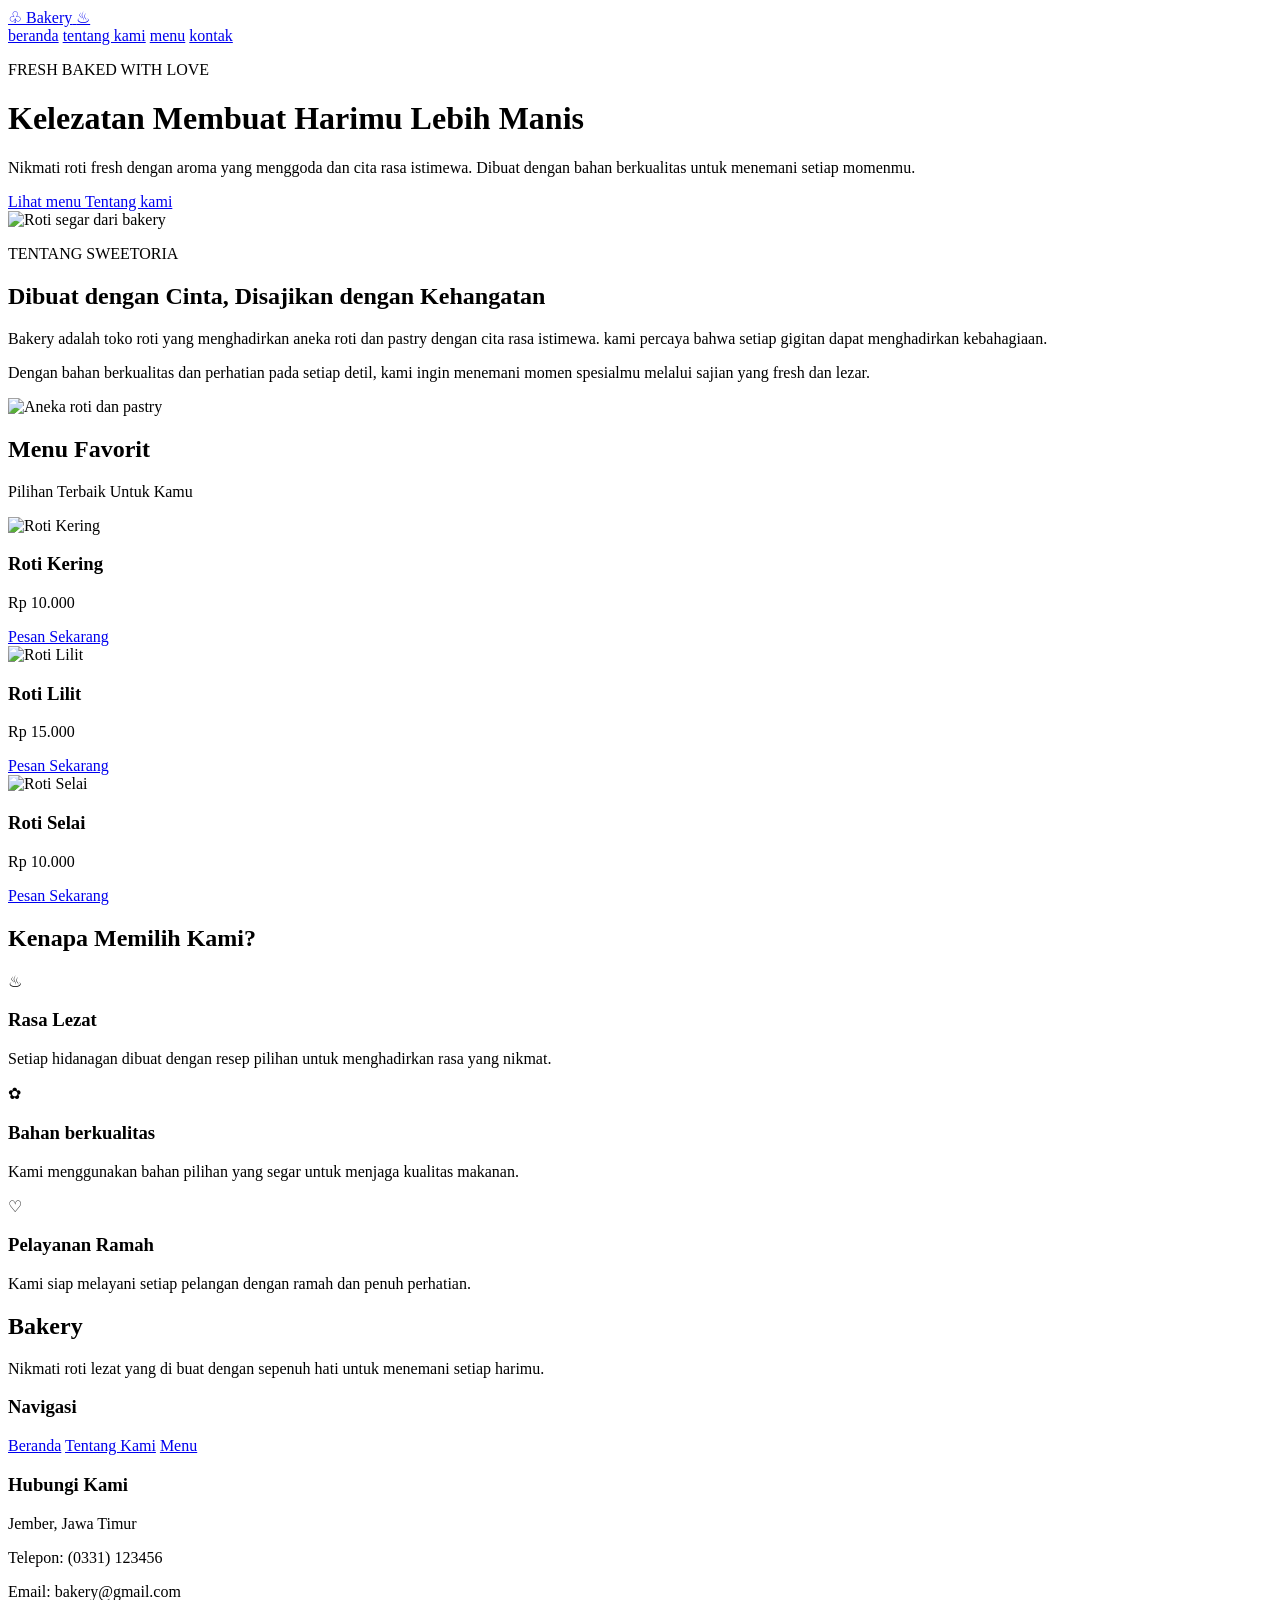
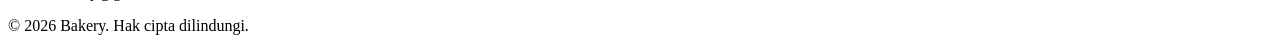
==== index.html @ 22a94f16 "Add files via upload Upload website Bakery" ====
<!DOCTYPE html>
<html lang="id">
<head>
    <meta charset="UTF-8">
    <meta name="viewport" content="width=device-width, initial-scale=1.0">

    <title>Bakery | Roti Fresh dengan Cinta</title>

    <!-- Menghubungkan HTML dengan CSS -->
<link rel="stylesheet" href="css/style.css">
</head>

<body>
    <!-- NAVBAR -->
     <header class="navbar">
        
<a href="#beranda" class="bakery-logo">
    <span class="bakery-doodle">♧</span>
    <span class="bakery-word">Bakery</span>
    <span class="bakery-bread">♨</span>
    <span class="bakery-underline"></span>
</a>

        <nav class="nav-menu">
            <a href="#beranda" class="active">beranda</a>
            <a href="#tentang">tentang kami</a>
            <a href="#menu">menu</a>
            <a href="#kontak">kontak</a>
        </nav>
     </header>

     <main>
        <!-- bagian utama -->
         <selection class="hero" id="beranda">
         <div class="hero-content">
         <p class="eyebrow">FRESH BAKED WITH LOVE</p>

         <h1>Kelezatan Membuat Harimu Lebih Manis</h1>

         <p class="hero-description">
            Nikmati roti fresh dengan aroma yang menggoda
             dan cita rasa istimewa. Dibuat dengan bahan 
             berkualitas untuk menemani setiap momenmu.</p>

         <div class="hero-button">
            <a href="#menu" class="button button-primary">
                Lihat menu
            </a>

            <a href="#tentang" class="button butoon-outline">
                Tentang kami
            </a>
            </div>
         </div>

         <div class="hero-image">
           <img
           src="https://images.unsplash.com/photo-1555507036-ab1f4038808a?auto=format&fit=crop&w=600&q=85"
          alt="Roti segar dari bakery"
>
         </div>
         </selection>

         <!--BAGIAN TENTANG KAMI -->
         <section class="about" id="tentang">
             <div class="about-content">
                 <p class="eyebrow">TENTANG SWEETORIA</p>
                 <h2>Dibuat dengan Cinta, Disajikan dengan Kehangatan</h2>
     <p>
        Bakery adalah toko roti yang menghadirkan aneka 
        roti dan pastry dengan cita rasa istimewa.
         kami percaya bahwa setiap gigitan dapat
        menghadirkan kebahagiaan.
     </p>
        <p>
            Dengan bahan berkualitas dan perhatian pada
            setiap detil, kami ingin menemani momen
            spesialmu melalui sajian yang fresh dan lezar.
        </p>
             </div>
             <div class="about-image">
                <img
                   src="https://images.unsplash.com/photo-1554118811-1e0d58224f24?auto=format&fit=crop&w=900&q=85"
                alt="Aneka roti dan pastry"
                >
                
             </div>
         </section>

         <!-- BAGIAN MENU -->
          <section class="menu-section" id="menu">
            <div class="section-heading">
                <h2>Menu Favorit</h2>
                <p>Pilihan Terbaik Untuk Kamu</p>

            </div>

            <div class="product-list">
                
                <article class="product-card">
                    <img
                    src="https://images.unsplash.com/photo-1555507036-ab1f4038808a?auto=format&fit=crop&w=600&q=85"
                    alt="Roti Kering"
                    >
                    <h3>Roti Kering</h3>
                    <p class="price">Rp 10.000</p>
                    <a href="menu.html" class="button button-primary">
                        Pesan Sekarang
                    </a>
                </article>

                <article class="product-card">
                    <img
                   src="https://images.unsplash.com/photo-1530610476181-d83430b64dcd?auto=format&fit=crop&w=600&q=85"
                    alt="Roti Lilit"
                    >
                    <h3>Roti Lilit</h3>
                    <p class="price">Rp 15.000</p>
                    <a href="menu.html" class="button button-primary">
                        Pesan Sekarang
                    </a>
                </article>

                <article class="product-card">
                    <img
                    src="https://images.unsplash.com/photo-1509440159596-0249088772ff?auto=format&fit=crop&w=600&q=85"
                    alt="Roti Selai"
                    >
                    <h3>Roti Selai</h3>
                    <p class="price">Rp 10.000</p>
                    <a href="menu.html" class="button button-primary">
                        Pesan Sekarang
                    </a>
                </article>
            </div>
          </section>

          <!-- BAGIAN KEUNGGULAN -->
           <section class="benefits">
            <div class="section-heading">
                <h2>Kenapa Memilih Kami?</h2>
            </div>

            <div class="benefit-list">
                <article class="benefit-card">
                   <div class="benefit-icon">♨</div>
                    <h3>Rasa Lezat</h3>
                    <p>
                        Setiap hidanagan dibuat dengan resep pilihan
                    untuk menghadirkan rasa yang nikmat.
                </p>
                </article>

                <article class="benefit-card">
                   <div class="benefit-icon">✿</div>
                    <h3>Bahan berkualitas</h3>
                    <p>
                       Kami menggunakan bahan pilihan yang segar
                       untuk menjaga kualitas makanan.
                    </p>
                </article>

                <article class="benefit-card">
                   <div class="benefit-icon">♡</div>
                    <h3>Pelayanan Ramah</h3>
                    <p>
                       Kami siap melayani setiap pelangan
                       dengan ramah dan penuh perhatian.
                    </p>
                </article>
            </div>
           </section>

     </main>

     <!-- FOOTER -->
      <footer class="footer" id="kontak">
        <div class="footer-column">
            <h2>Bakery</h2>
            <p>
                Nikmati roti lezat yang di buat dengan sepenuh hati
            untuk menemani setiap harimu.
        </p>
        </div>
        <div class="footer-column">
            <h3>Navigasi</h3>
            <a href="#beranda">Beranda</a>
            <a href="#tentang">Tentang Kami</a>
            <a href="#menu">Menu</a>
        </div>

        <div class="footer-column">
            <h3>Hubungi Kami</h3>
            <p>Jember, Jawa Timur</p>
            <p>Telepon: (0331) 123456</p>
            <p>Email: bakery@gmail.com</p>
        </div>
    <div class="footer-bottom">
        &copy; 2026 Bakery. Hak cipta dilindungi.
    </div>
</footer>
</body>
</html>
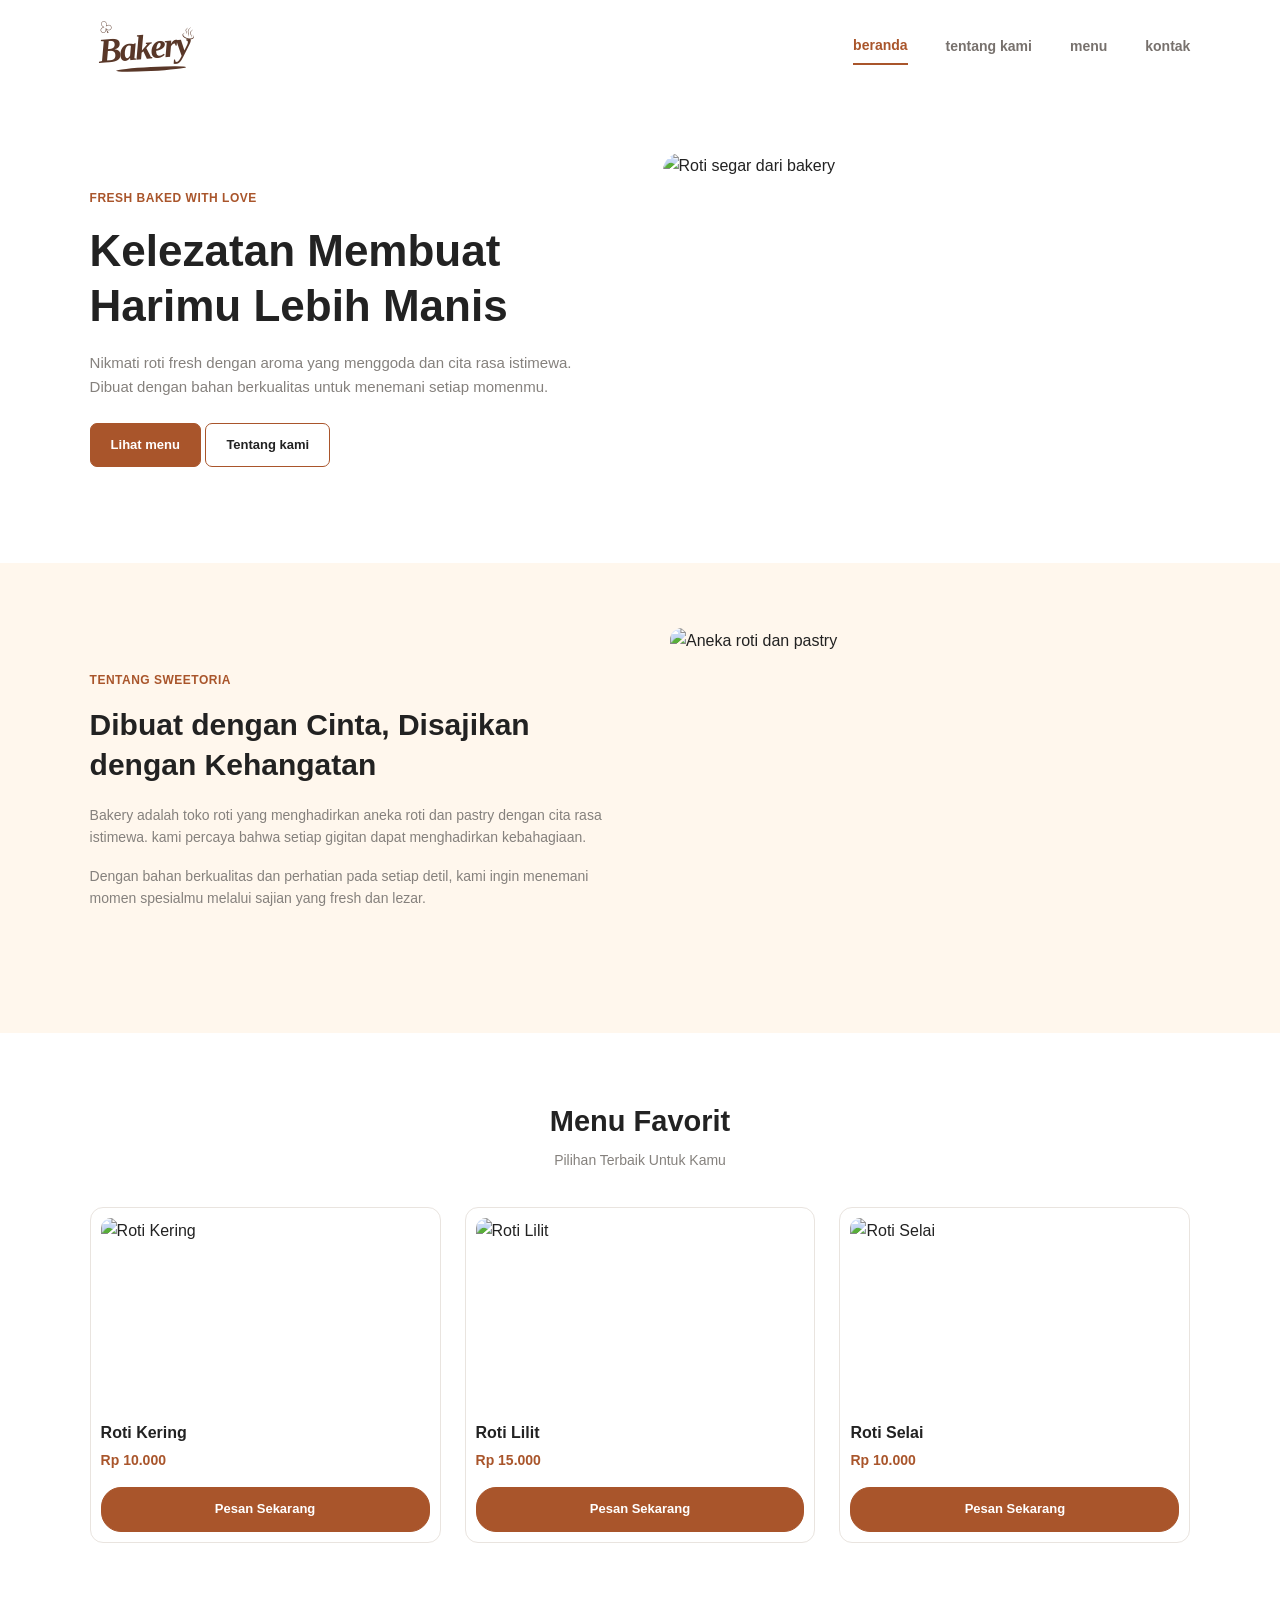
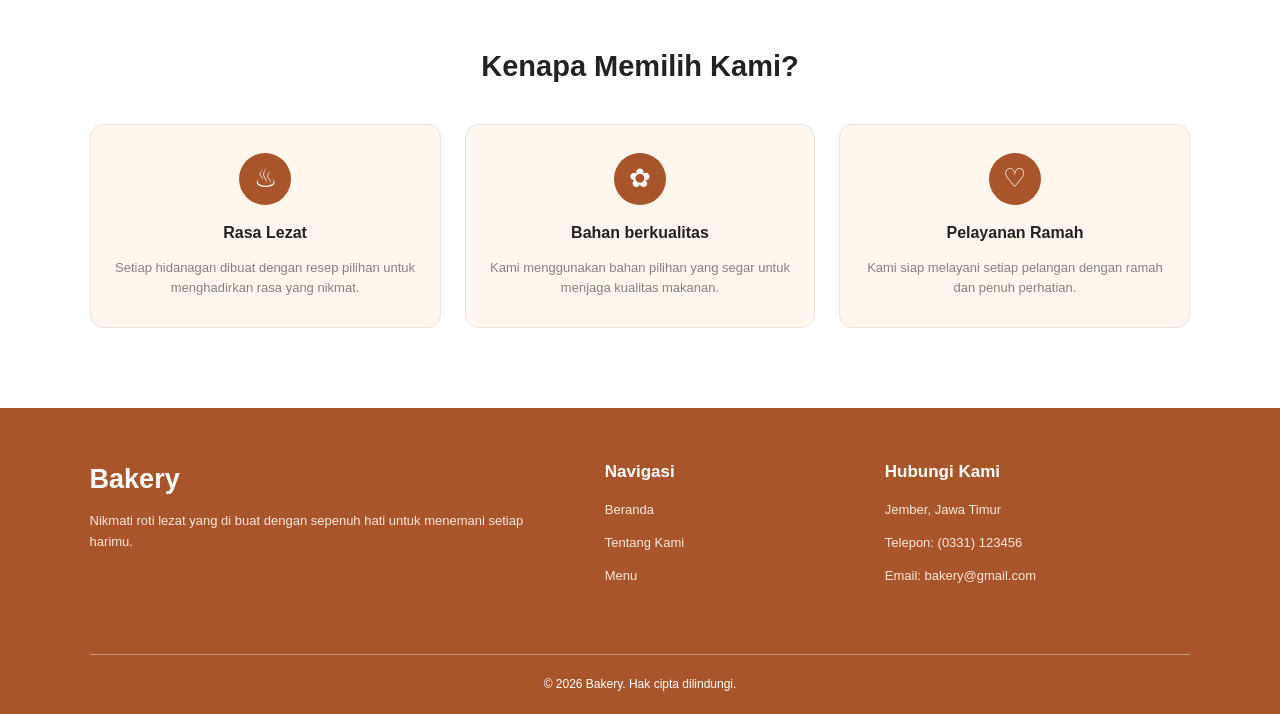
==== commit bc44e589: "Restore index.html with original content" ====
--- a/index.html
+++ b/index.html
@@ -7,7 +7,7 @@
     <title>Bakery | Roti Fresh dengan Cinta</title>
 
     <!-- Menghubungkan HTML dengan CSS -->
-<link rel="stylesheet" href="css/style.css">
+<link rel="stylesheet" href="style.css">
 </head>
 
 <body>
@@ -200,4 +200,4 @@
     </div>
 </footer>
 </body>
-</html>+</html>
--- a/style.css
+++ b/style.css
@@ -0,0 +1,510 @@
+
+/* ========================================
+   1. PENGATURAN DASAR
+======================================== */
+
+* {
+    margin: 0;
+    padding: 0;
+    box-sizing: border-box;
+}
+
+html {
+    scroll-behavior: smooth;
+    scroll-padding-top: 90px;
+}
+
+body {
+    font-family: Arial, Helvetica, sans-serif;
+    color: #222222;
+    background-color: #ffffff;
+    line-height: 1.6;
+}
+
+img {
+    display: block;
+    width: 100%;
+    object-fit: cover;
+}
+
+a {
+    text-decoration: none;
+    color: inherit;
+}
+
+:root {
+    --brown: #a9552b;
+    --brown-dark: #884321;
+    --cream: #fff7ed;
+    --text-muted: #85817d;
+    --border: #e9e4df;
+}
+
+
+/* ========================================
+   2. NAVBAR
+======================================== */
+
+.navbar {
+    min-height: 76px;
+    padding: 18px 7%;
+    display: flex;
+    align-items: center;
+    justify-content: space-between;
+    gap: 24px;
+    background-color: #ffffff;
+}
+
+.logo {
+    font-family: Georgia, serif;
+    font-size: 27px;
+    font-weight: bold;
+    font-style: italic;
+    color: #593a2c;
+}
+
+.logo span {
+    color: var(--brown);
+}
+
+.nav-menu {
+    display: flex;
+    align-items: center;
+    gap: 38px;
+}
+
+.nav-menu a {
+    color: #77716d;
+    font-size: 14px;
+    font-weight: 600;
+    padding: 6px 0;
+    transition: color 0.2s;
+}
+
+.nav-menu a:hover,
+.nav-menu a.active {
+    color: var(--brown);
+}
+
+.nav-menu a.active {
+    border-bottom: 2px solid var(--brown);
+}
+
+
+/* ========================================
+   3. HERO / BAGIAN UTAMA
+======================================== */
+
+.hero {
+    min-height: 470px;
+    padding: 45px 7%;
+    display: grid;
+    grid-template-columns: 1fr 1fr;
+    align-items: center;
+    gap: 45px;
+}
+
+.hero-content {
+    max-width: 520px;
+}
+
+.eyebrow {
+    margin-bottom: 15px;
+    color: var(--brown);
+    font-size: 12px;
+    font-weight: bold;
+    letter-spacing: 0.5px;
+}
+
+.hero h1 {
+    margin-bottom: 18px;
+    font-size: clamp(30px, 3.5vw, 44px);
+    line-height: 1.25;
+}
+
+.hero-description {
+    margin-bottom: 24px;
+    color: var(--text-muted);
+    font-size: 15px;
+}
+
+.hero-buttons {
+    display: flex;
+    flex-wrap: wrap;
+    gap: 12px;
+}
+
+.button {
+    display: inline-flex;
+    align-items: center;
+    justify-content: center;
+    padding: 11px 20px;
+    border: 1px solid var(--brown);
+    border-radius: 7px;
+    font-size: 13px;
+    font-weight: bold;
+    transition: 0.2s;
+}
+
+.button-primary {
+    background-color: var(--brown);
+    color: #ffffff;
+}
+
+.button-primary:hover {
+    background-color: var(--brown-dark);
+}
+
+.button-outline {
+    background-color: #ffffff;
+    color: var(--brown);
+}
+
+.button-outline:hover {
+    background-color: var(--cream);
+}
+
+.hero-image img {
+    height: 350px;
+    border-radius: 18px;
+}
+
+
+/* ========================================
+   4. TENTANG KAMI
+======================================== */
+
+.about {
+    padding: 65px 7%;
+    background-color: var(--cream);
+    display: grid;
+    grid-template-columns: 1fr 1fr;
+    align-items: center;
+    gap: 60px;
+}
+
+.about-content h2 {
+    margin-bottom: 18px;
+    font-size: 30px;
+    line-height: 1.35;
+}
+
+.about-content > p:not(.eyebrow) {
+    margin-bottom: 16px;
+    color: var(--text-muted);
+    font-size: 14px;
+}
+
+.about-image img {
+    height: 340px;
+    border-radius: 12px;
+}
+
+
+/* ========================================
+   5. MENU FAVORIT
+======================================== */
+
+.menu-section {
+    padding: 65px 7%;
+}
+
+.section-heading {
+    margin-bottom: 35px;
+    text-align: center;
+}
+
+.section-heading h2 {
+    margin-bottom: 5px;
+    font-size: 29px;
+}
+
+.section-heading p {
+    color: var(--text-muted);
+    font-size: 14px;
+}
+
+.product-list {
+    display: grid;
+    grid-template-columns: repeat(3, minmax(0, 1fr));
+    gap: 24px;
+}
+
+.product-card {
+    padding: 10px;
+    border: 1px solid var(--border);
+    border-radius: 13px;
+    transition: transform 0.2s;
+}
+
+.product-card:hover {
+    transform: translateY(-4px);
+}
+
+.product-card img {
+    height: 190px;
+    margin-bottom: 12px;
+    border-radius: 10px;
+}
+
+.product-card h3 {
+    margin-bottom: 4px;
+    font-size: 16px;
+}
+
+.price {
+    margin-bottom: 15px;
+    color: var(--brown);
+    font-size: 14px;
+    font-weight: bold;
+}
+
+.product-card .button {
+    width: 100%;
+    border-radius: 20px;
+}
+
+
+/* ========================================
+   6. KEUNGGULAN BAKERY
+======================================== */
+
+.benefits {
+    padding: 35px 7% 80px;
+}
+
+.benefit-list {
+    display: grid;
+    grid-template-columns: repeat(3, minmax(0, 1fr));
+    gap: 24px;
+}
+
+.benefit-card {
+    padding: 28px 20px;
+    border: 1px solid var(--border);
+    border-radius: 13px;
+    background-color: var(--cream);
+    text-align: center;
+}
+
+.benefit-icon {
+    width: 52px;
+    height: 52px;
+    margin: 0 auto 15px;
+    display: grid;
+    place-items: center;
+    border-radius: 50%;
+    background-color: var(--brown);
+    color: #ffffff;
+    font-size: 26px;
+}
+
+.benefit-card h3 {
+    margin-bottom: 12px;
+    font-size: 16px;
+}
+
+.benefit-card p {
+    color: var(--text-muted);
+    font-size: 13px;
+}
+
+
+/* ========================================
+   7. FOOTER
+======================================== */
+
+.footer {
+    padding: 50px 7% 20px;
+    display: grid;
+    grid-template-columns: 2fr 1fr 1.3fr;
+    gap: 45px;
+    background-color: var(--brown);
+    color: #ffffff;
+}
+
+.footer-column h2 {
+    margin-bottom: 10px;
+    font-size: 27px;
+}
+
+.footer-column h3 {
+    margin-bottom: 15px;
+    font-size: 17px;
+}
+
+.footer-column p,
+.footer-column a {
+    display: block;
+    margin-bottom: 12px;
+    color: #f9e8dc;
+    font-size: 13px;
+}
+
+.footer-column a:hover {
+    text-decoration: underline;
+}
+
+.footer-bottom {
+    grid-column: 1 / -1;
+    margin-top: 10px;
+    padding-top: 20px;
+    border-top: 1px solid rgba(255, 255, 255, 0.4);
+    text-align: center;
+    font-size: 12px;
+}
+
+
+/* ========================================
+   8. RESPONSIVE UNTUK TABLET DAN HP
+======================================== */
+
+@media (max-width: 768px) {
+    .navbar {
+        padding: 16px 5%;
+        flex-wrap: wrap;
+    }
+
+    .nav-menu {
+        gap: 18px;
+        flex-wrap: wrap;
+    }
+
+    .nav-menu a {
+        font-size: 12px;
+    }
+
+    .hero {
+        padding: 35px 5%;
+        grid-template-columns: 1fr;
+        gap: 28px;
+    }
+
+    .hero-image img {
+        height: 280px;
+    }
+
+    .about {
+        padding: 45px 5%;
+        grid-template-columns: 1fr;
+        gap: 25px;
+    }
+
+    .about-content h2 {
+        font-size: 26px;
+    }
+
+    .about-image img {
+        height: 280px;
+    }
+
+    .menu-section {
+        padding: 45px 5%;
+    }
+
+    .product-list {
+        grid-template-columns: repeat(2, minmax(0, 1fr));
+        gap: 14px;
+    }
+
+    .product-card img {
+        height: 160px;
+    }
+
+    .benefits {
+        padding: 25px 5% 50px;
+    }
+
+    .benefit-list {
+        grid-template-columns: 1fr;
+    }
+
+    .footer {
+        padding: 40px 5% 20px;
+        grid-template-columns: 1fr 1fr;
+        gap: 28px;
+    }
+}
+
+@media (max-width: 420px) {
+    .nav-menu {
+        width: 100%;
+        justify-content: space-between;
+        gap: 10px;
+    }
+
+    .hero h1 {
+        font-size: 30px;
+    }
+
+    .product-list {
+        grid-template-columns: 1fr;
+    }
+
+    .product-card img {
+        height: 230px;
+    }
+
+    .footer {
+        grid-template-columns: 1fr;
+    }
+}
+
+
+/* LOGO BAKERY GAYA HANDWRITTEN */
+.bakery-logo {
+    position: relative;
+    display: inline-flex;
+    align-items: center;
+    justify-content: center;
+    padding: 12px 8px 10px;
+    color: #593728;
+    text-decoration: none;
+    flex-shrink: 0;
+}
+
+.bakery-word {
+    font-family: "Brush Script MT", "Segoe Script", cursive;
+    font-size: 35px;
+    font-weight: bold;
+    font-style: italic;
+    letter-spacing: -2px;
+    line-height: 1;
+    transform: rotate(-5deg);
+}
+
+.bakery-doodle,
+.bakery-bread {
+    position: absolute;
+    color: #593728;
+    font-size: 17px;
+    line-height: 1;
+}
+
+.bakery-doodle {
+    top: 1px;
+    left: 8px;
+    transform: rotate(-25deg);
+}
+
+.bakery-bread {
+    top: 7px;
+    right: 1px;
+    transform: rotate(15deg);
+}
+
+.bakery-underline {
+    position: absolute;
+    left: 25%;
+    bottom: 4px;
+    width: 65%;
+    height: 4px;
+    background: #593728;
+    border-radius: 50%;
+    transform: rotate(-3deg);
+}
+
+.bakery-logo:hover .bakery-word {
+    color: #A66B45;
+    transition: color 0.2s ease;
+}
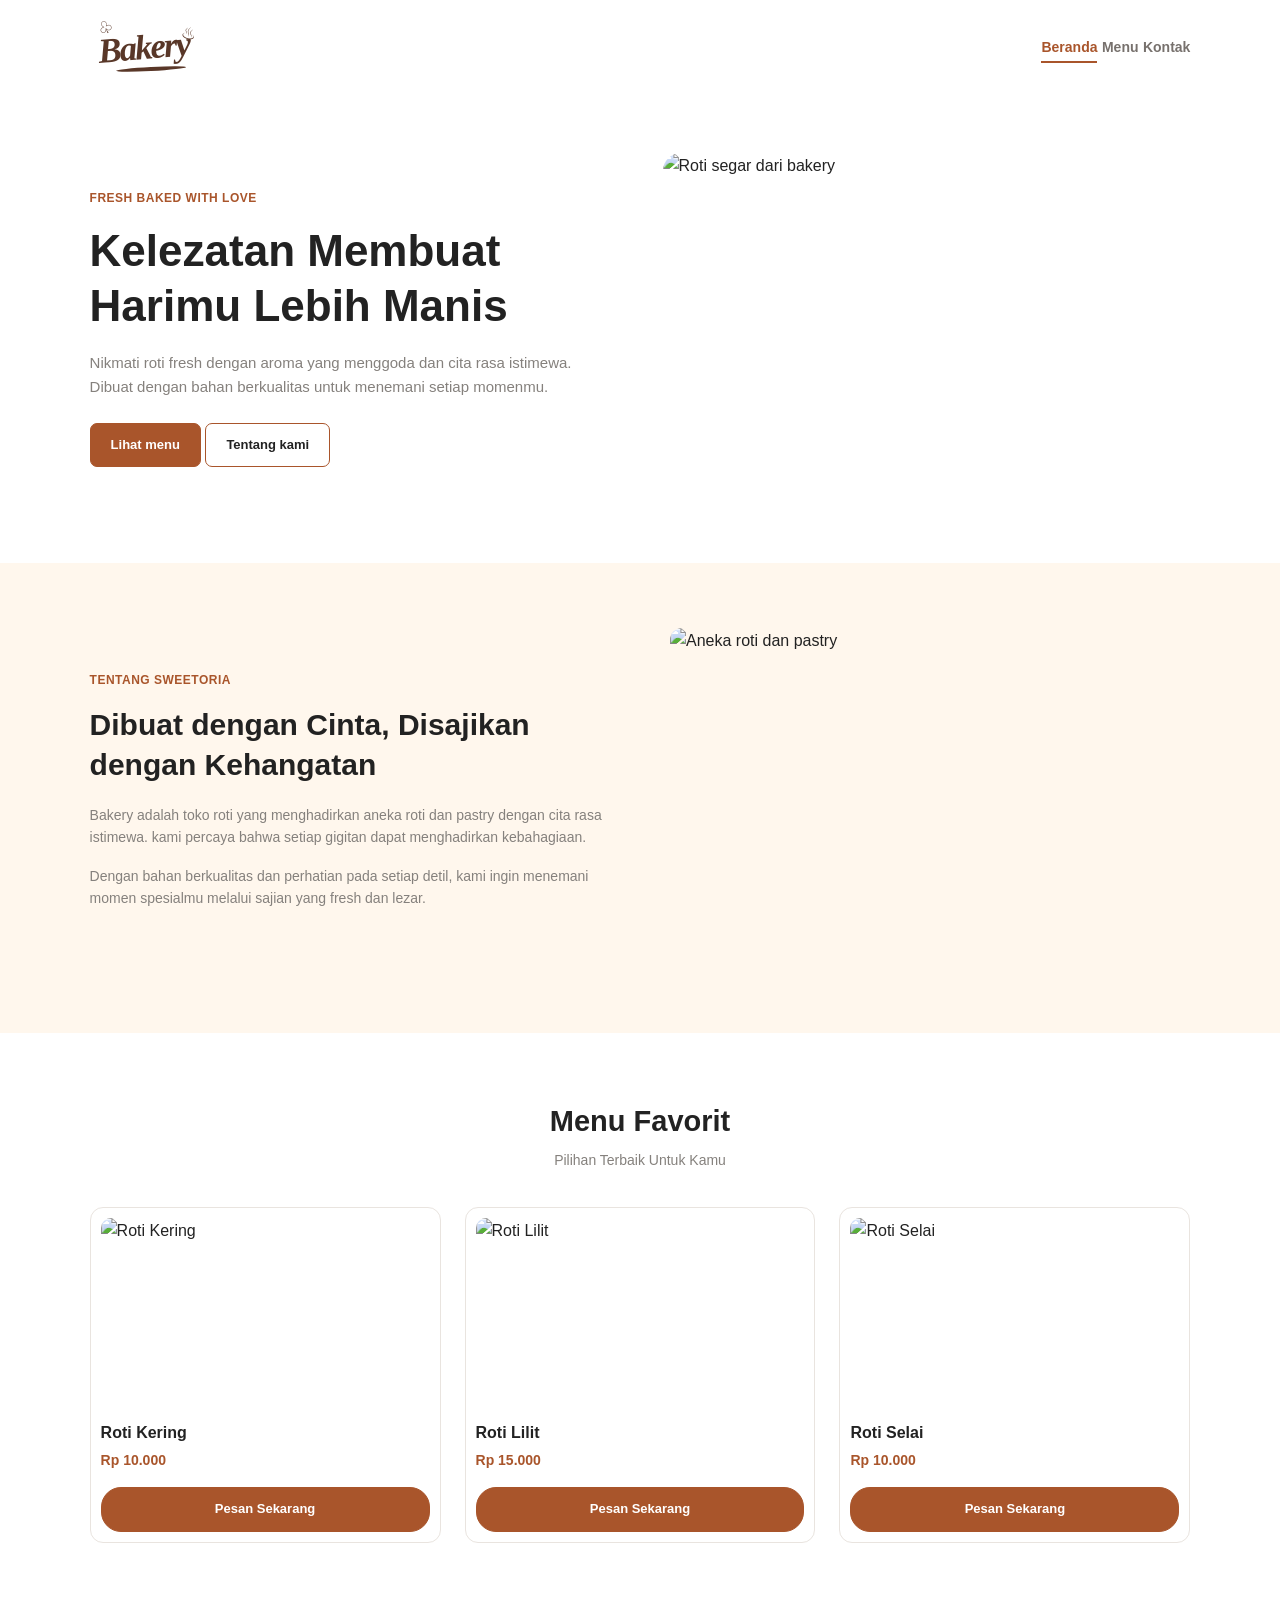
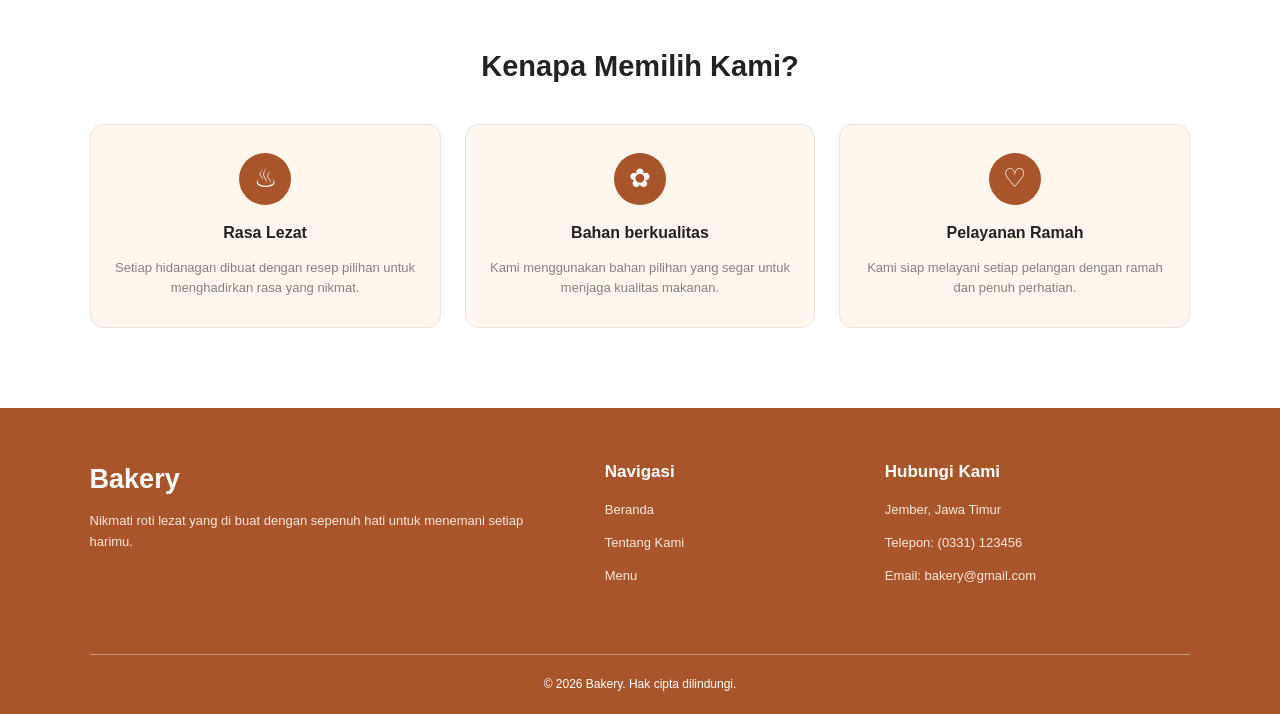
==== commit 1441e486: "Update index.html" ====
--- a/index.html
+++ b/index.html
@@ -22,10 +22,11 @@
 </a>
 
         <nav class="nav-menu">
-            <a href="#beranda" class="active">beranda</a>
-            <a href="#tentang">tentang kami</a>
-            <a href="#menu">menu</a>
-            <a href="#kontak">kontak</a>
+            <nav>
+                    <a href="index.html" class="active">Beranda</a>
+                    <a href="menu.html">Menu</a>
+                    <a href="kontak.html">Kontak</a>
+            </nav>
         </nav>
      </header>
 
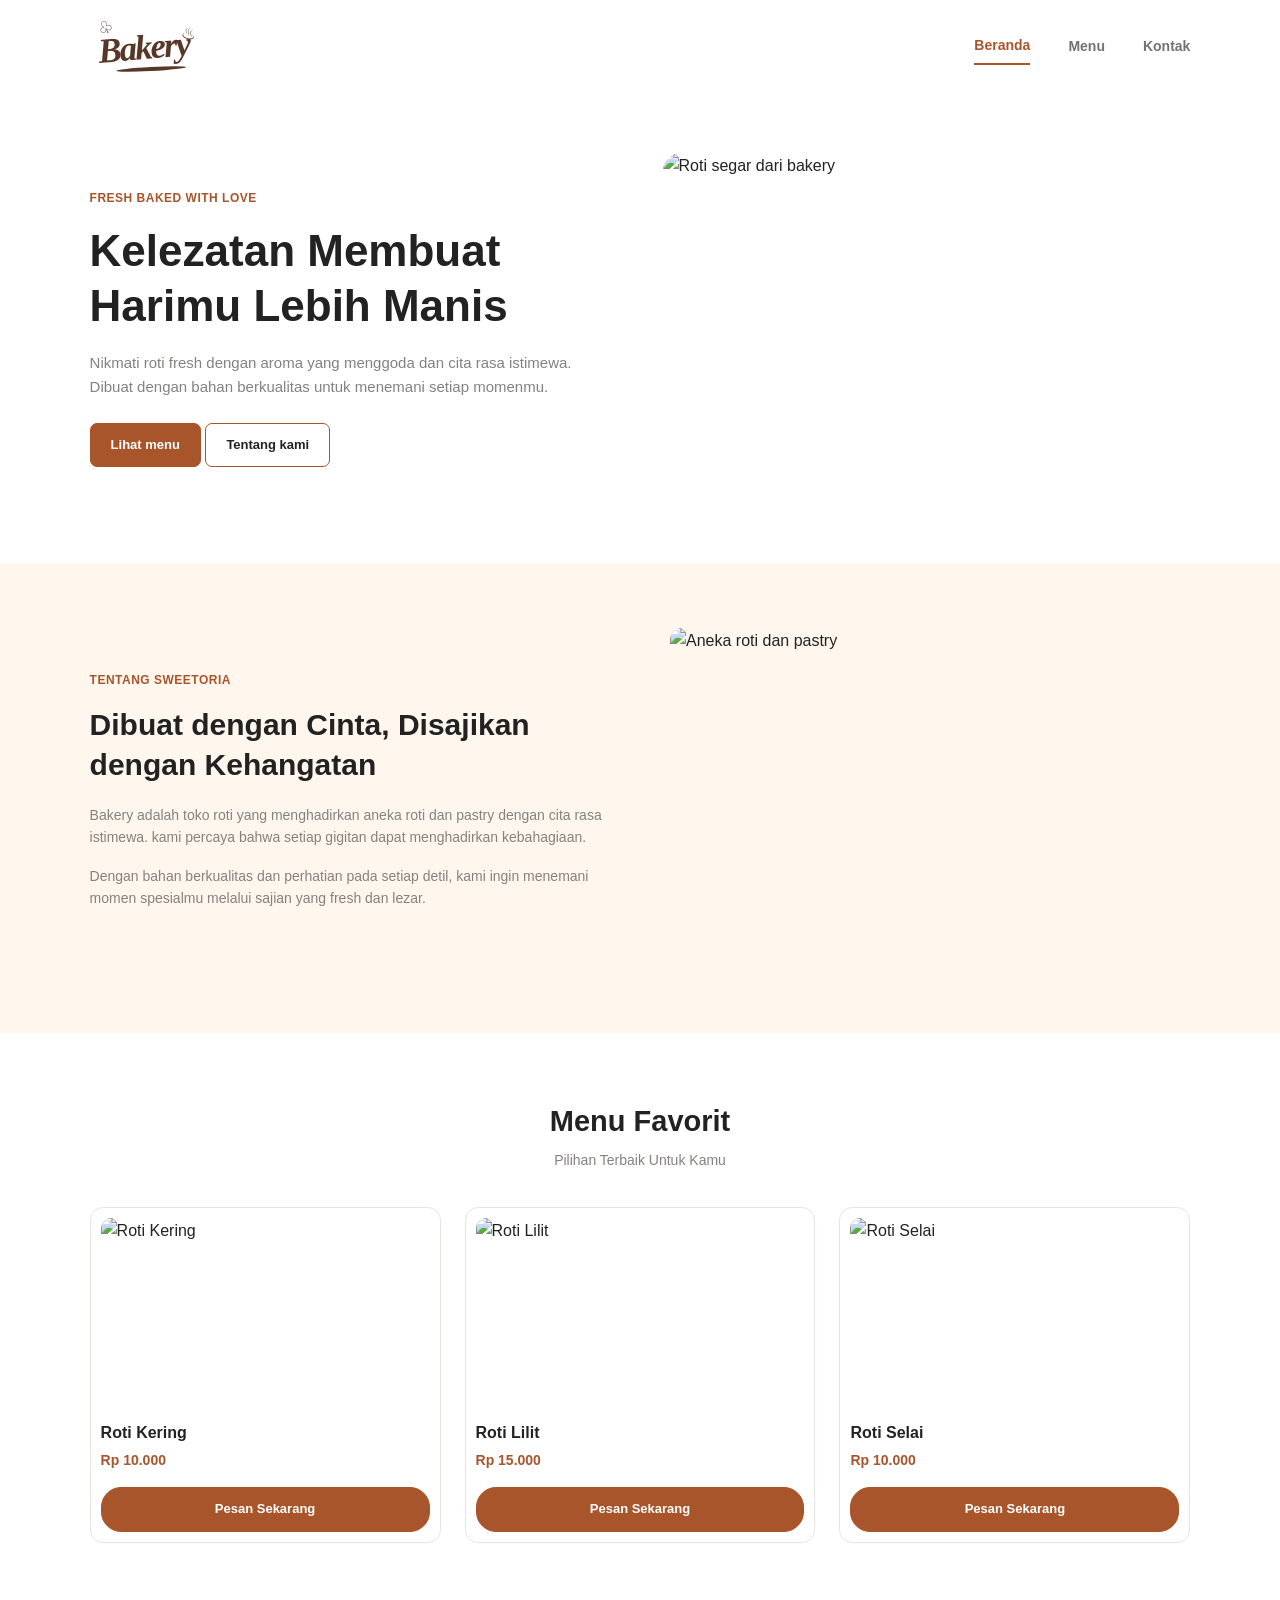
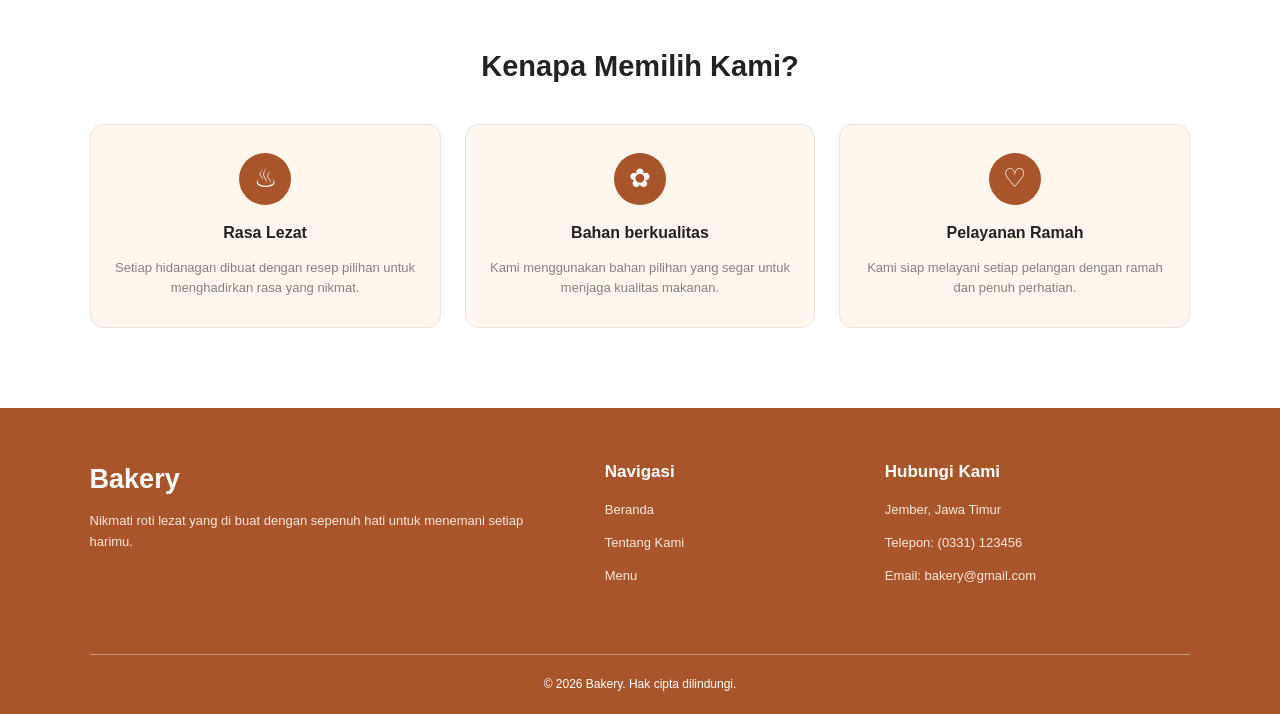
==== commit 0ce3e1ef: "Update index.html" ====
--- a/index.html
+++ b/index.html
@@ -21,13 +21,13 @@
     <span class="bakery-underline"></span>
 </a>
 
-        <nav class="nav-menu">
-            <nav>
+        
+            <nav class="nav-menu">
                     <a href="index.html" class="active">Beranda</a>
                     <a href="menu.html">Menu</a>
                     <a href="kontak.html">Kontak</a>
             </nav>
-        </nav>
+
      </header>
 
      <main>
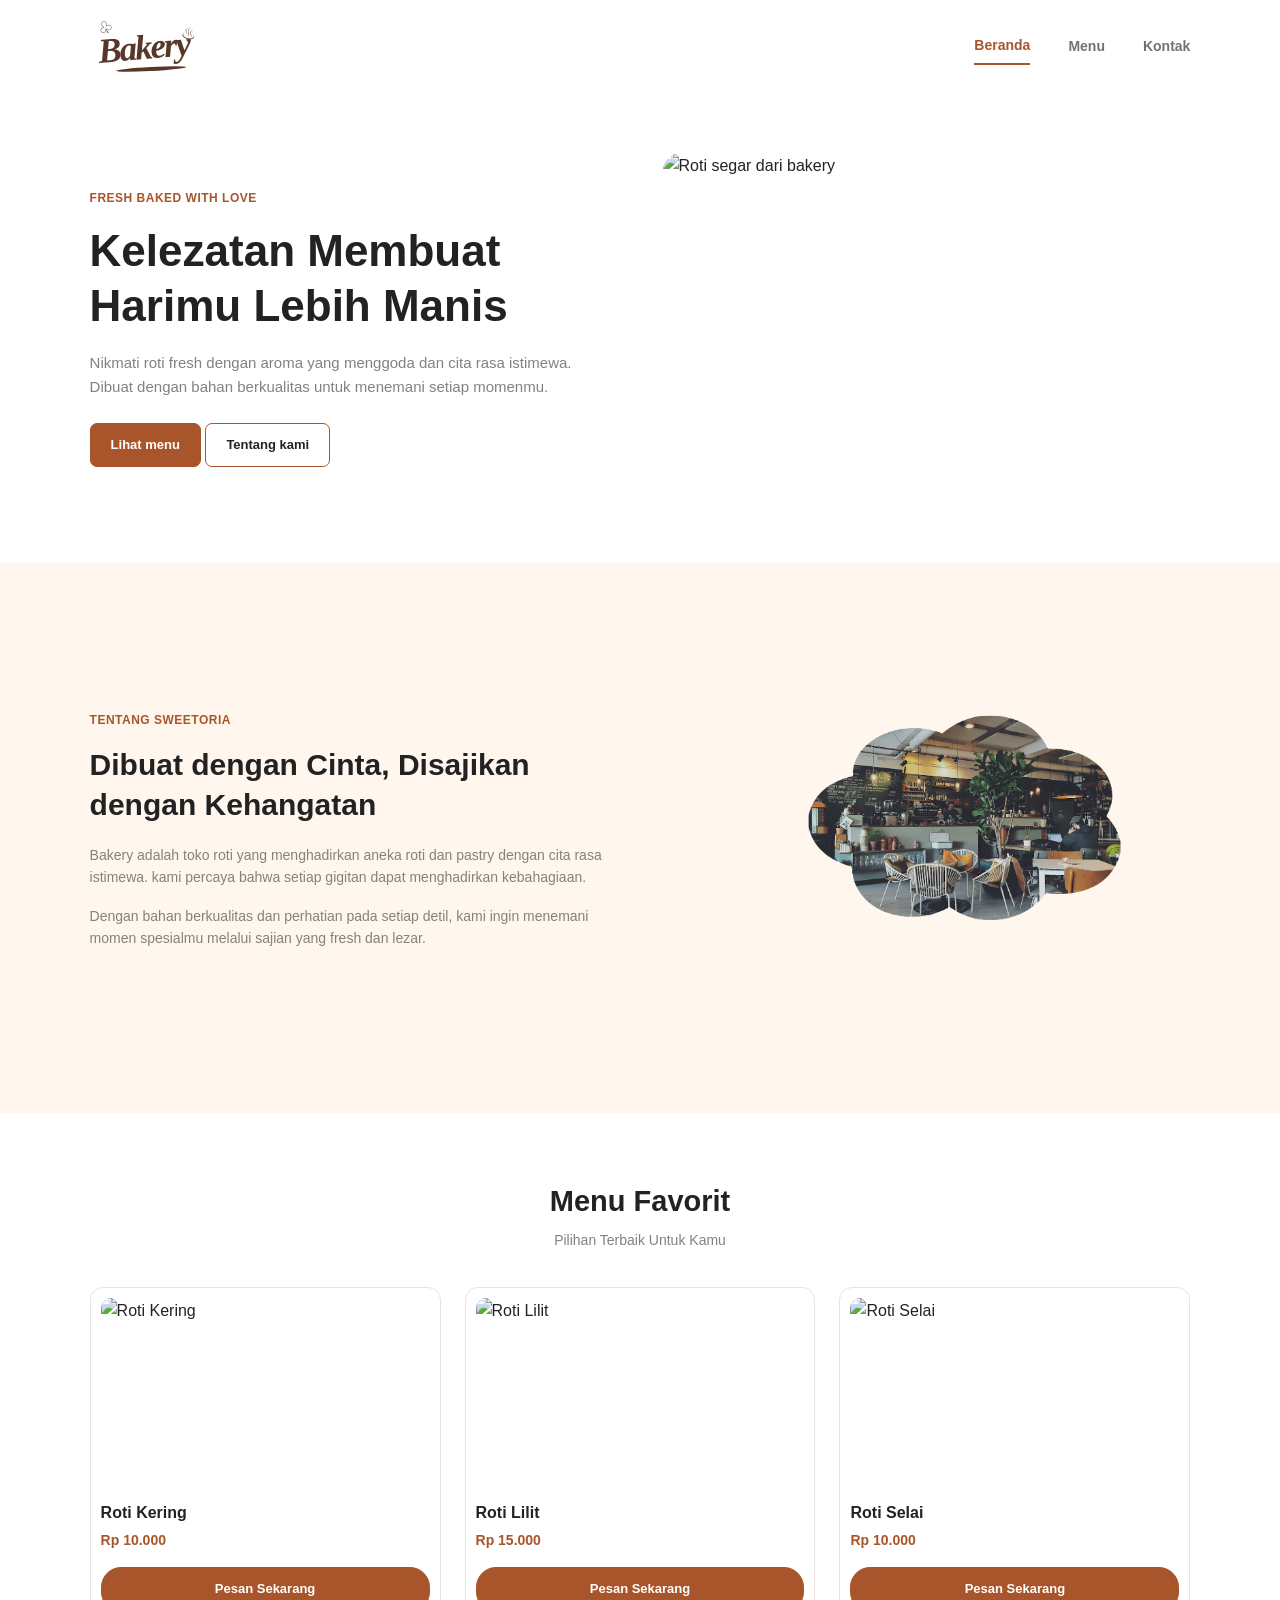
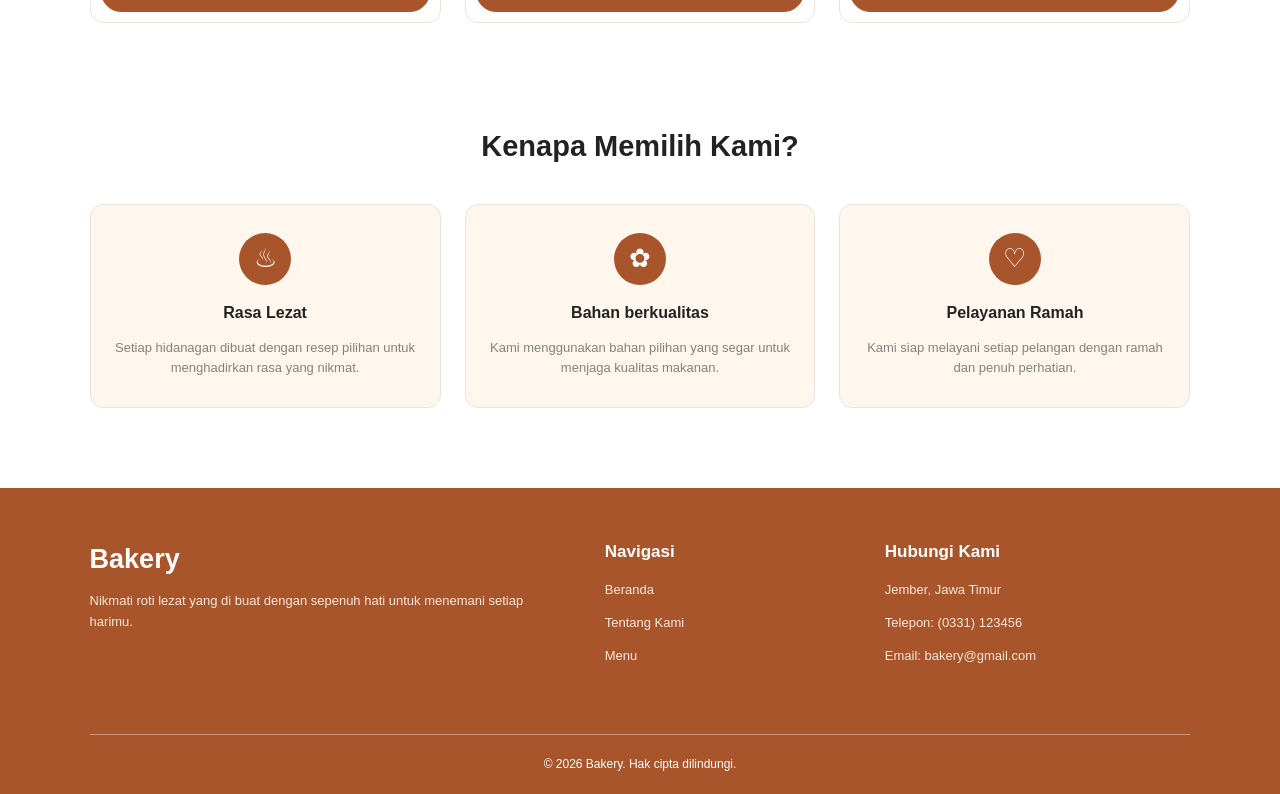
==== commit b5bbf74e: "Update index.html" ====
--- a/index.html
+++ b/index.html
@@ -80,12 +80,11 @@
         </p>
              </div>
              <div class="about-image">
-                <img
-                   src="https://images.unsplash.com/photo-1554118811-1e0d58224f24?auto=format&fit=crop&w=900&q=85"
-                alt="Aneka roti dan pastry"
+                 <img
+                    src="foto-kafe-awan.png"
+                    alt="Interior kafe Bakery berbentuk awan"
                 >
-                
-             </div>
+            </div>
          </section>
 
          <!-- BAGIAN MENU -->
--- a/style.css
+++ b/style.css
@@ -195,10 +195,19 @@
     font-size: 14px;
 }
 
+
+/* GAMBAR TENTANG KAMI - BENTUK ORGANIK SEPERTI AWAN */
 .about-image img {
-    height: 340px;
-    border-radius: 12px;
-}
+    width: 100%;
+    height: 420px;
+    object-fit: cover;
+
+    /* Membentuk tepi gambar seperti awan */
+    border-radius: 42% 58% 38% 62% / 43% 35% 65% 57%;
+
+    display: block;
+}
+
 
 
 /* ========================================
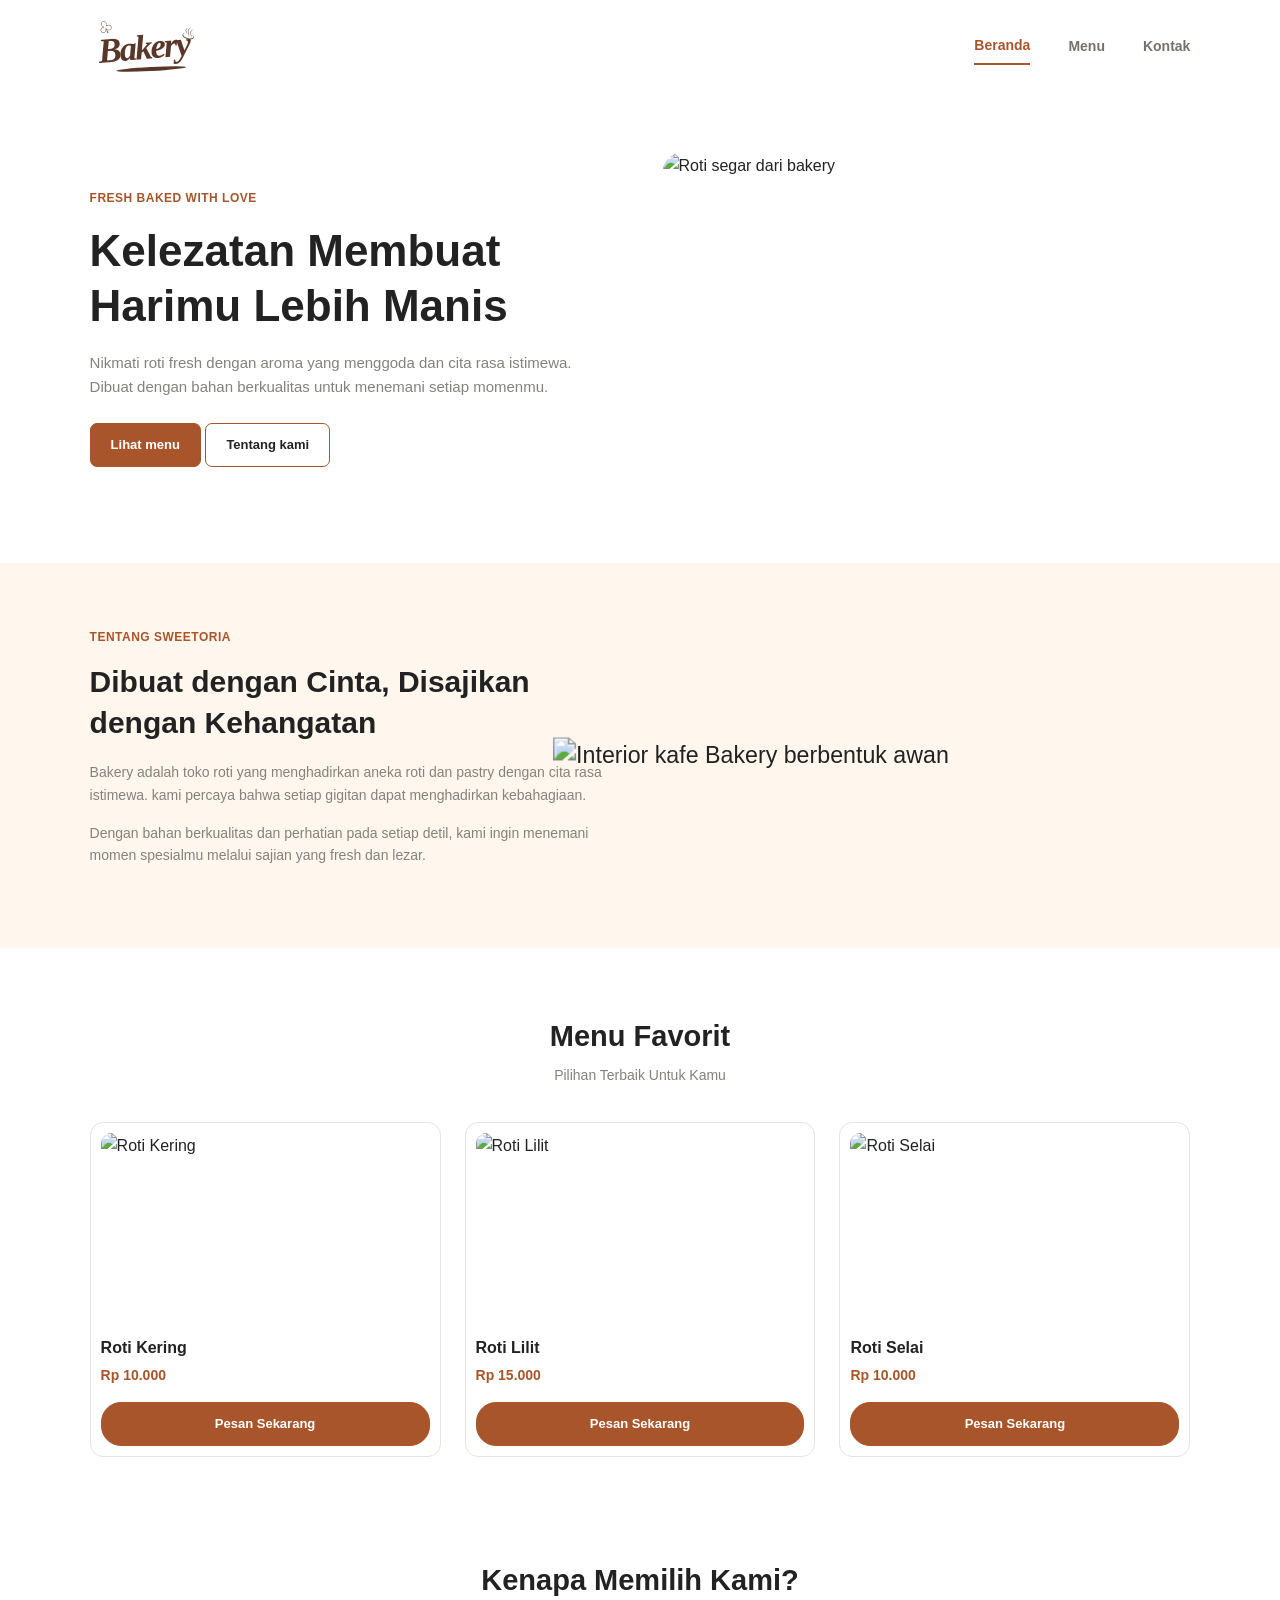
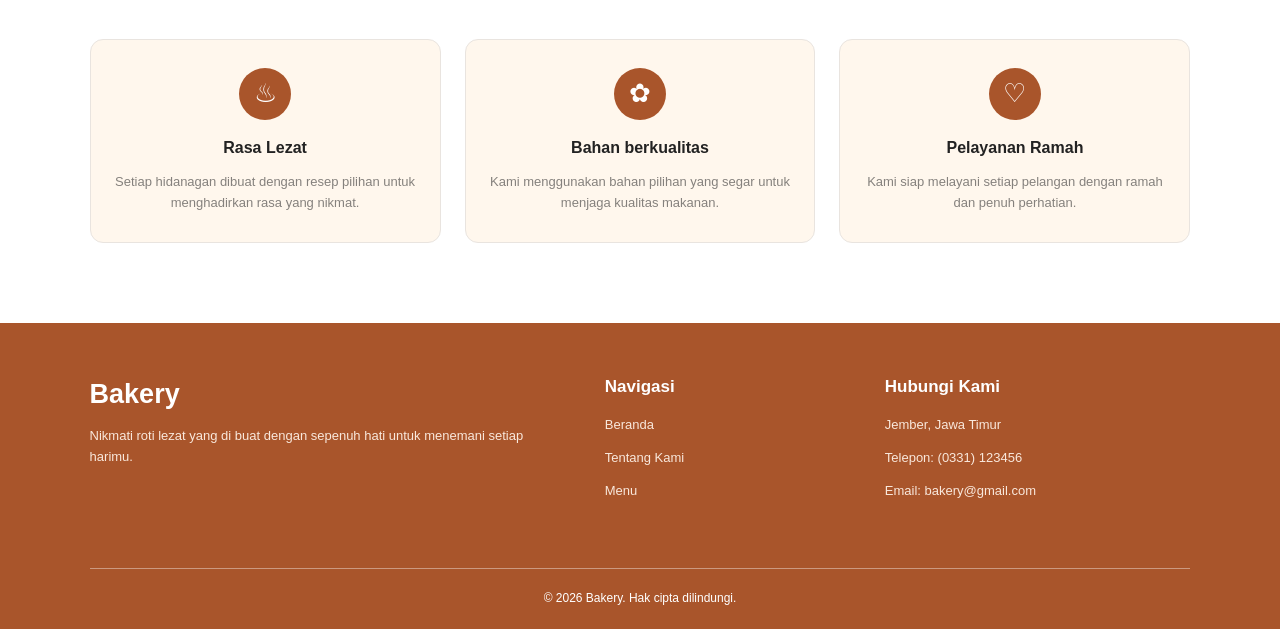
==== commit 6cca4b90: "Update index.html" ====
--- a/index.html
+++ b/index.html
@@ -81,7 +81,7 @@
              </div>
              <div class="about-image">
                  <img
-                    src="foto-kafe-awan.png"
+                    src="foto-kafe-awan(1).png"
                     alt="Interior kafe Bakery berbentuk awan"
                 >
             </div>
--- a/style.css
+++ b/style.css
@@ -196,17 +196,29 @@
 }
 
 
-/* GAMBAR TENTANG KAMI - BENTUK ORGANIK SEPERTI AWAN */
+
+
+.about-image {
+    display: flex;
+    justify-content: center;
+    align-items: center;
+    width: 100%;
+    min-width: 0;
+    overflow: visible;
+}
+
 .about-image img {
+    display: block;
     width: 100%;
-    height: 420px;
-    object-fit: cover;
-
-    /* Membentuk tepi gambar seperti awan */
-    border-radius: 42% 58% 38% 62% / 43% 35% 65% 57%;
-
-    display: block;
-}
+    max-width: none;
+    height: auto;
+    object-fit: contain;
+    border-radius: 0;
+    transform: scale(1.45);
+    transform-origin: center;
+}
+
+
 
 
 
@@ -517,3 +529,48 @@
     color: #A66B45;
     transition: color 0.2s ease;
 }
+
+
+/* PERBAIKAN KHUSUS LAYAR HP */
+@media screen and (max-width: 768px) {
+    .about {
+        display: grid !important;
+        grid-template-columns: minmax(0, 1fr) !important;
+        gap: 24px !important;
+        min-height: auto !important;
+        height: auto !important;
+        padding: 48px 6% !important;
+        align-items: center;
+    }
+
+    .about-content {
+        width: 100% !important;
+        max-width: 100% !important;
+        min-width: 0;
+    }
+
+    .about-image {
+        width: 100% !important;
+        min-width: 0;
+        min-height: 0 !important;
+        height: auto !important;
+        margin: 0 auto !important;
+        padding: 0 !important;
+        display: flex;
+        justify-content: center;
+        align-items: center;
+    }
+
+    .about-image img {
+        display: block;
+        width: 100% !important;
+        max-width: 600px !important;
+        height: auto !important;
+        margin: 0 auto !important;
+        object-fit: contain;
+        transform: scale(1.08) !important;
+        transform-origin: center;
+        border-radius: 0 !important;
+    }
+}
+
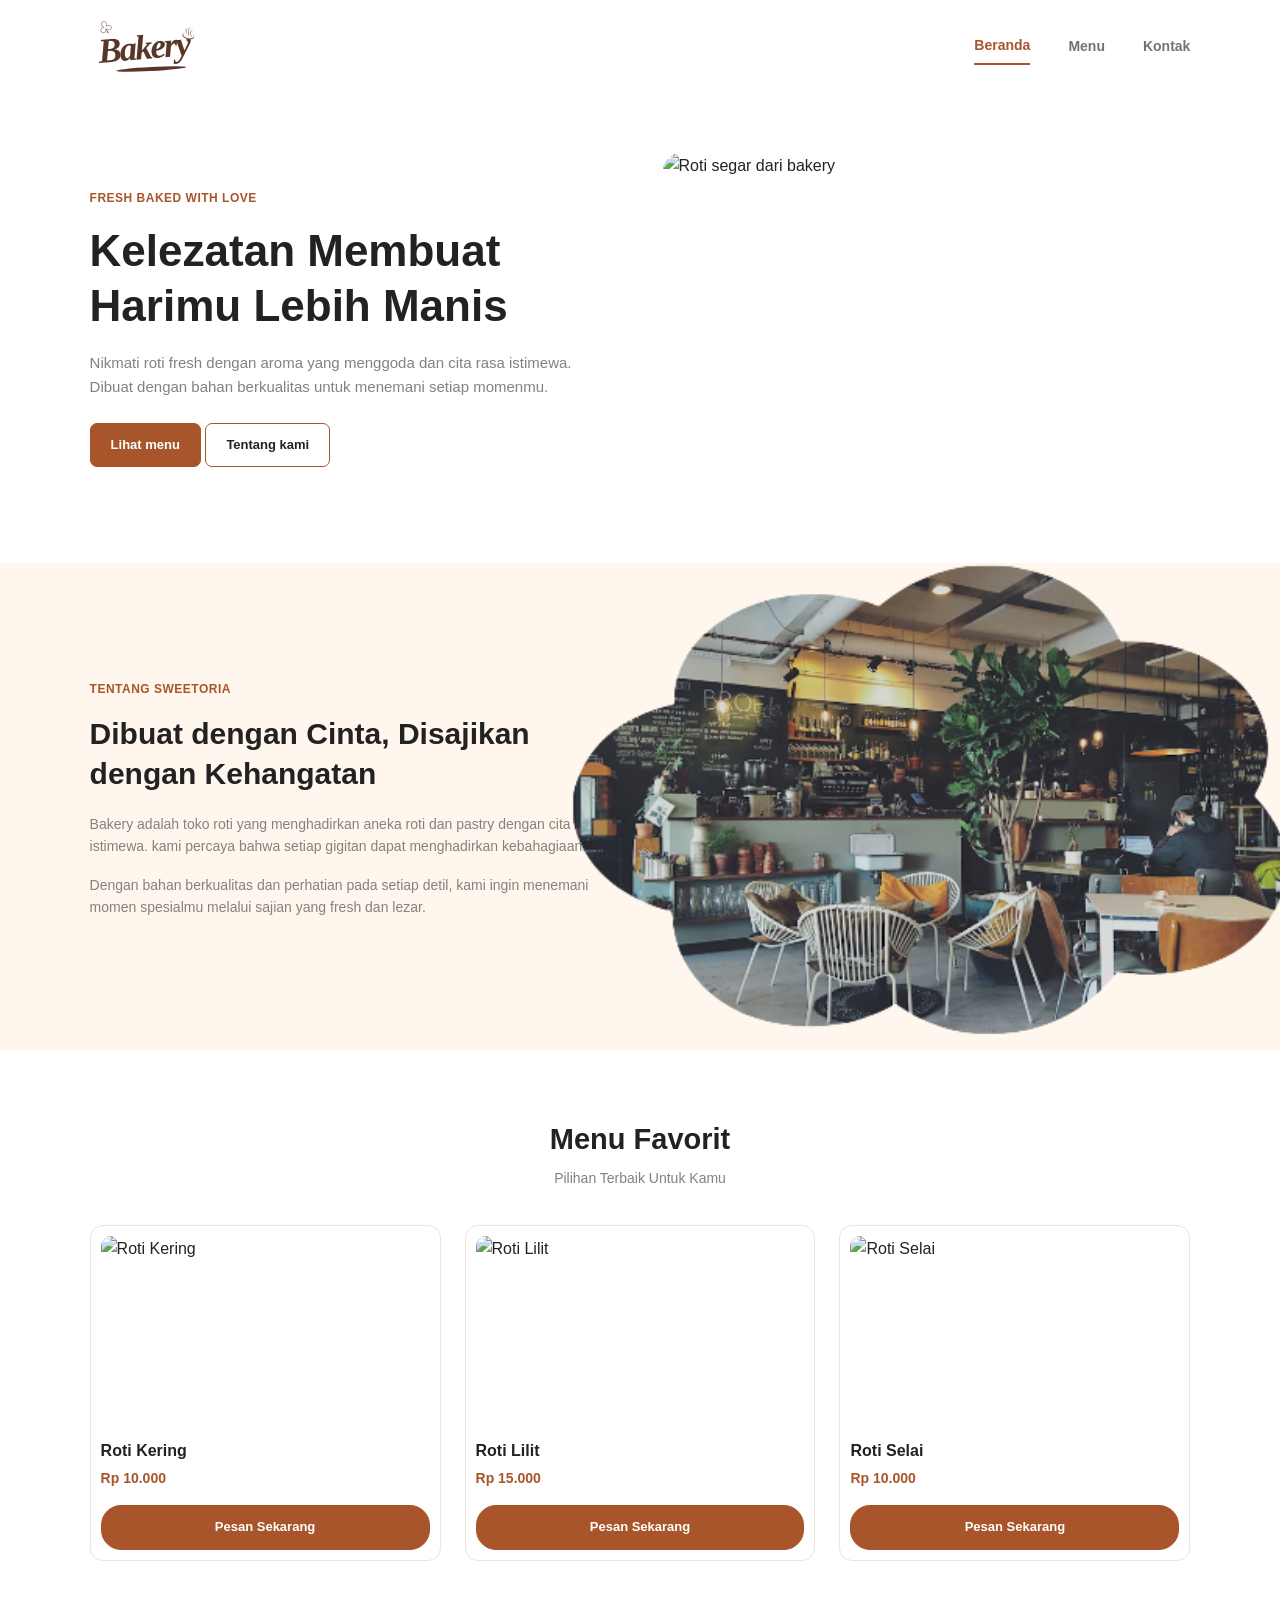
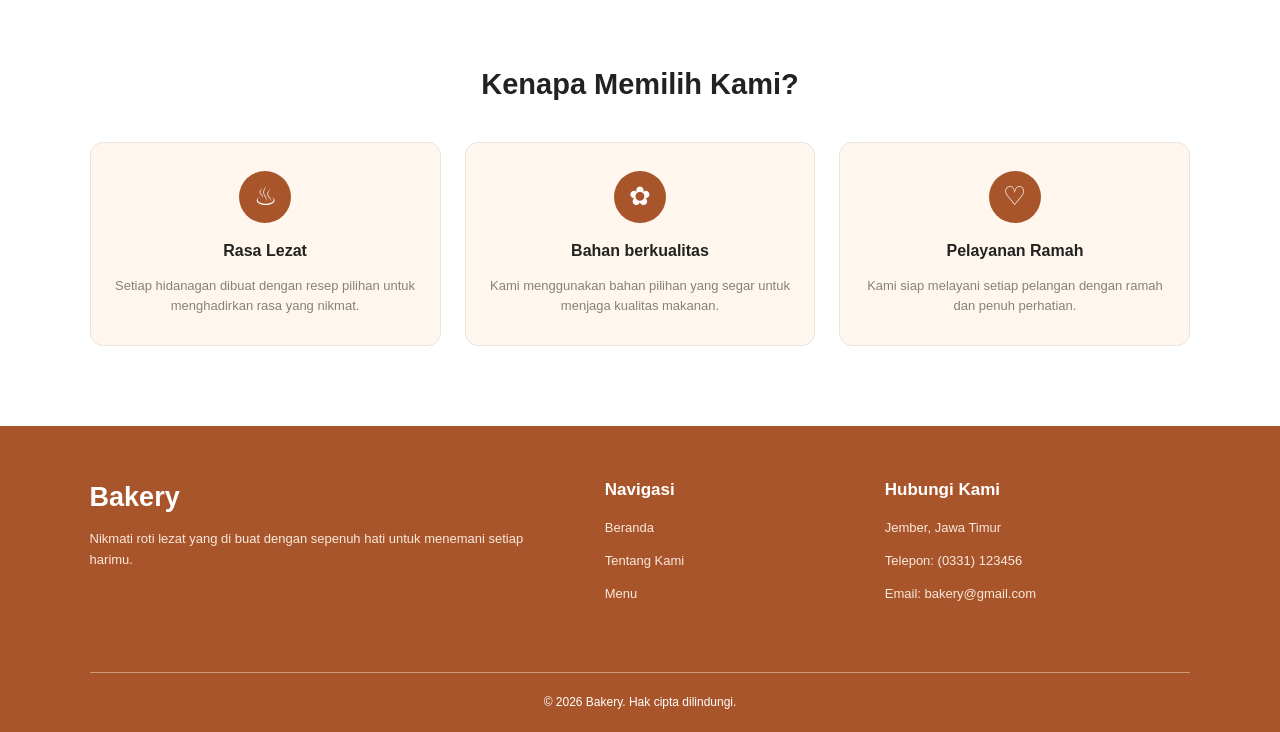
==== commit 04d209a1: "Update index.html" ====
--- a/index.html
+++ b/index.html
@@ -81,7 +81,7 @@
              </div>
              <div class="about-image">
                  <img
-                    src="foto-kafe-awan(1).png"
+                    src="foto-kafe-awan (1).png"
                     alt="Interior kafe Bakery berbentuk awan"
                 >
             </div>
